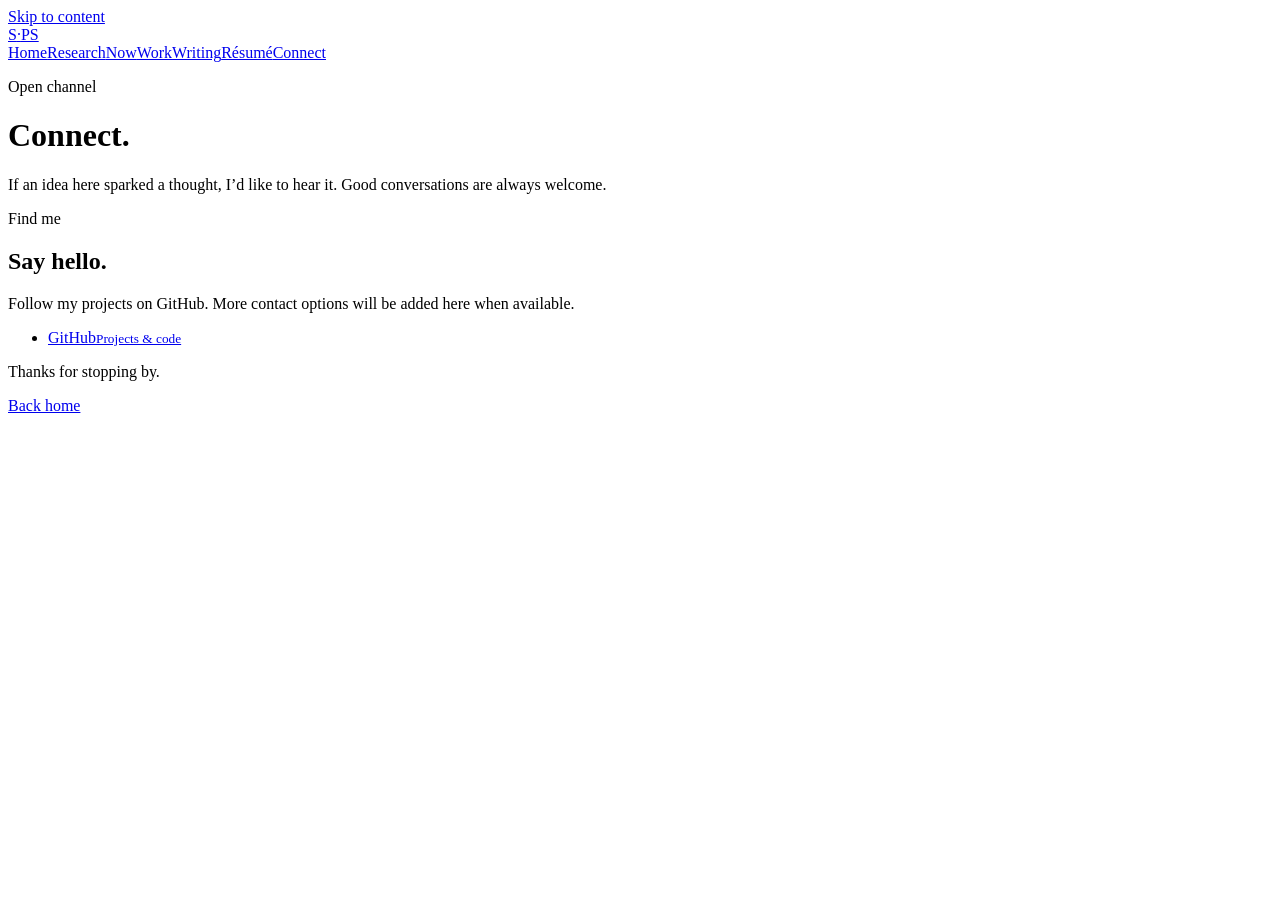
==== contact.html @ ab6ad68f "Create contact.html" ====
<!doctype html><html lang="en"><head><meta charset="utf-8"><meta name="viewport" content="width=device-width,initial-scale=1"><meta name="description" content="Connect with Sampujya Prabal Saikia."><meta name="theme-color" content="#ffffff" media="(prefers-color-scheme: light)"><meta name="theme-color" content="#191919" media="(prefers-color-scheme: dark)"><title>Connect | Sampujya Prabal Saikia</title><link rel="stylesheet" href="css/reset.css"><link rel="stylesheet" href="css/style.css"><link rel="icon" href="assets/images/favicon.svg" type="image/svg+xml"></head><body>
<a class="skip-link" href="#main">Skip to content</a><header class="site-header"><a class="wordmark" href="index.html" aria-label="Sampujya, home">S<span aria-hidden="true">·</span>PS</a><nav class="nav" aria-label="Primary navigation"><a href="index.html">Home</a><a href="research.html">Research</a><a href="now.html">Now</a><a href="work.html">Work</a><a href="writing.html">Writing</a><a href="assets/docs/resume.pdf">Résumé</a><a href="contact.html" aria-current="page">Connect</a></nav></header>
<main id="main" tabindex="-1" class="page"><header class="page-head"><div><p class="eyebrow">Open channel</p><h1>Connect.</h1></div><p class="lede">If an idea here sparked a thought, I’d like to hear it. Good conversations are always welcome.</p></header><div class="content-grid"><p class="content-label">Find me</p><div class="prose"><h2>Say hello.</h2><p>Follow my projects on GitHub. More contact options will be added here when available.</p><ul class="contact-list"><li><a href="https://github.com/Samppujyaa" rel="me"><span>GitHub</span><small>Projects &amp; code</small></a></li></ul></div></div></main><footer class="site-footer"><p>Thanks for stopping by.</p><a href="index.html">Back home </a></footer></body></html>
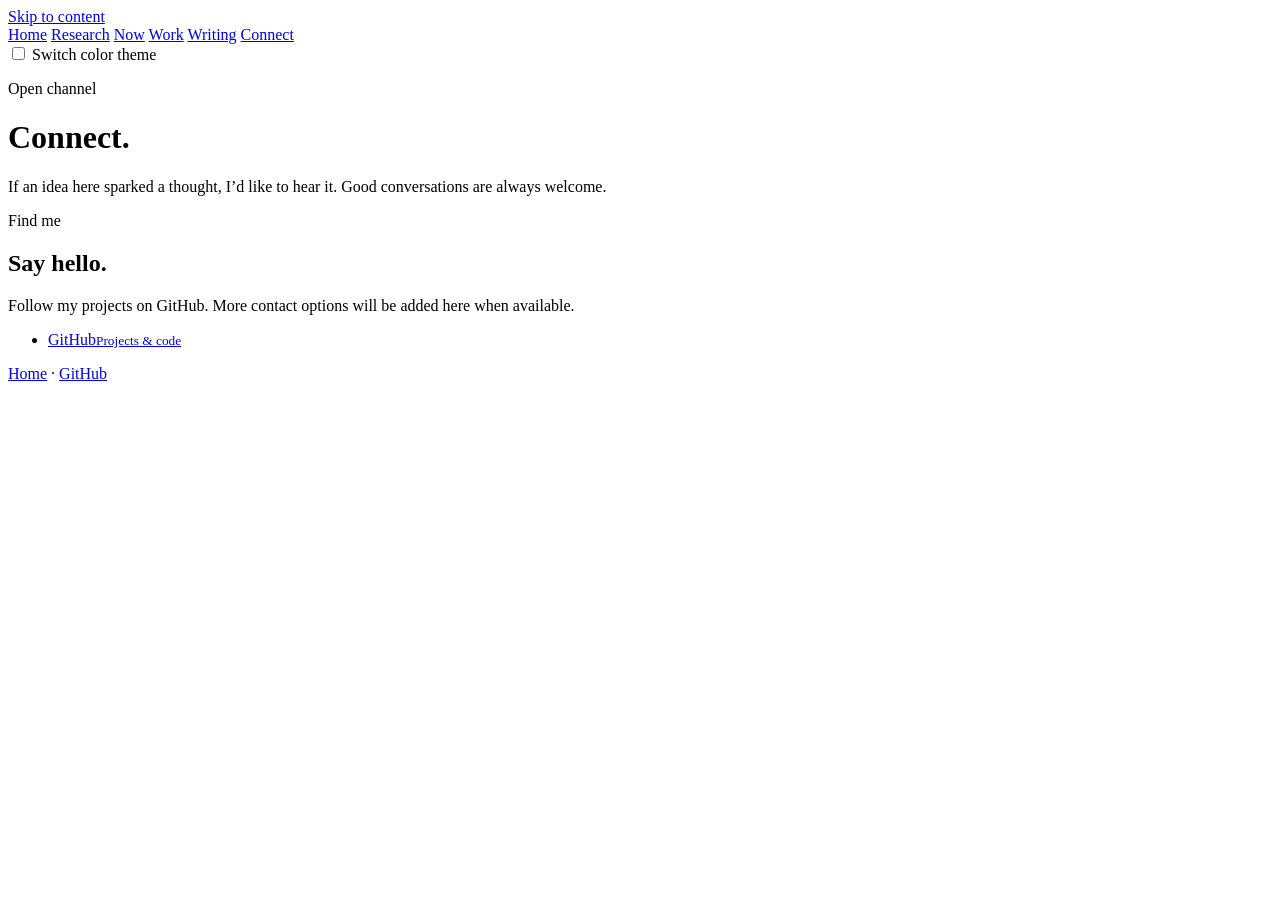
==== commit 47da91bd: "Update contact.html" ====
--- a/contact.html
+++ b/contact.html
@@ -1,3 +1,41 @@
-<!doctype html><html lang="en"><head><meta charset="utf-8"><meta name="viewport" content="width=device-width,initial-scale=1"><meta name="description" content="Connect with Sampujya Prabal Saikia."><meta name="theme-color" content="#ffffff" media="(prefers-color-scheme: light)"><meta name="theme-color" content="#191919" media="(prefers-color-scheme: dark)"><title>Connect | Sampujya Prabal Saikia</title><link rel="stylesheet" href="css/reset.css"><link rel="stylesheet" href="css/style.css"><link rel="icon" href="assets/images/favicon.svg" type="image/svg+xml"></head><body>
-<a class="skip-link" href="#main">Skip to content</a><header class="site-header"><a class="wordmark" href="index.html" aria-label="Sampujya, home">S<span aria-hidden="true">·</span>PS</a><nav class="nav" aria-label="Primary navigation"><a href="index.html">Home</a><a href="research.html">Research</a><a href="now.html">Now</a><a href="work.html">Work</a><a href="writing.html">Writing</a><a href="assets/docs/resume.pdf">Résumé</a><a href="contact.html" aria-current="page">Connect</a></nav></header>
-<main id="main" tabindex="-1" class="page"><header class="page-head"><div><p class="eyebrow">Open channel</p><h1>Connect.</h1></div><p class="lede">If an idea here sparked a thought, I’d like to hear it. Good conversations are always welcome.</p></header><div class="content-grid"><p class="content-label">Find me</p><div class="prose"><h2>Say hello.</h2><p>Follow my projects on GitHub. More contact options will be added here when available.</p><ul class="contact-list"><li><a href="https://github.com/Samppujyaa" rel="me"><span>GitHub</span><small>Projects &amp; code</small></a></li></ul></div></div></main><footer class="site-footer"><p>Thanks for stopping by.</p><a href="index.html">Back home </a></footer></body></html>
+<!doctype html>
+<html lang="en">
+<head>
+  <meta charset="utf-8">
+  <meta name="viewport" content="width=device-width, initial-scale=1">
+  <meta name="description" content="Connect with Sampujya Prabal Saikia.">
+  <meta name="color-scheme" content="light dark">
+  <title>Connect | Sampujya Prabal Saikia</title>
+  <link rel="stylesheet" href="css/reset.css">
+  <link rel="stylesheet" href="css/style.css">
+  <link rel="icon" href="assets/images/favicon.svg" type="image/svg+xml">
+</head>
+<body>
+  <a class="skip-link" href="#main">Skip to content</a>
+  <div class="site">
+    <header class="site-header">
+      <nav class="nav" aria-label="Primary navigation">
+        <a href="index.html">Home</a>
+        <a href="research.html">Research</a>
+        <a href="now.html">Now</a>
+        <a href="work.html">Work</a>
+        <a href="writing.html">Writing</a>
+        <a href="contact.html" aria-current="page">Connect</a>
+      </nav>
+      <label class="theme-control" title="Switch between light and dark theme">
+        <input class="theme-switch" type="checkbox" role="switch" aria-label="Use alternate color theme">
+        <span class="theme-icon" aria-hidden="true"></span>
+        <span class="visually-hidden">Switch color theme</span>
+      </label>
+    </header>
+    <main id="main" tabindex="-1" class="page">
+<header class="page-head"><div><p class="eyebrow">Open channel</p><h1>Connect.</h1></div><p class="lede">If an idea here sparked a thought, I’d like to hear it. Good conversations are always welcome.</p></header><div class="content-grid"><p class="content-label">Find me</p><div class="prose"><h2>Say hello.</h2><p>Follow my projects on GitHub. More contact options will be added here when available.</p><ul class="contact-list"><li><a href="https://github.com/Samppujyaa" rel="me"><span>GitHub</span><small>Projects &amp; code</small></a></li></ul></div></div>
+    </main>
+    <footer class="site-footer">
+      <a href="index.html">Home</a>
+      <span aria-hidden="true">·</span>
+      <a href="https://github.com/Samppujyaa" rel="me">GitHub</a>
+    </footer>
+  </div>
+</body>
+</html>
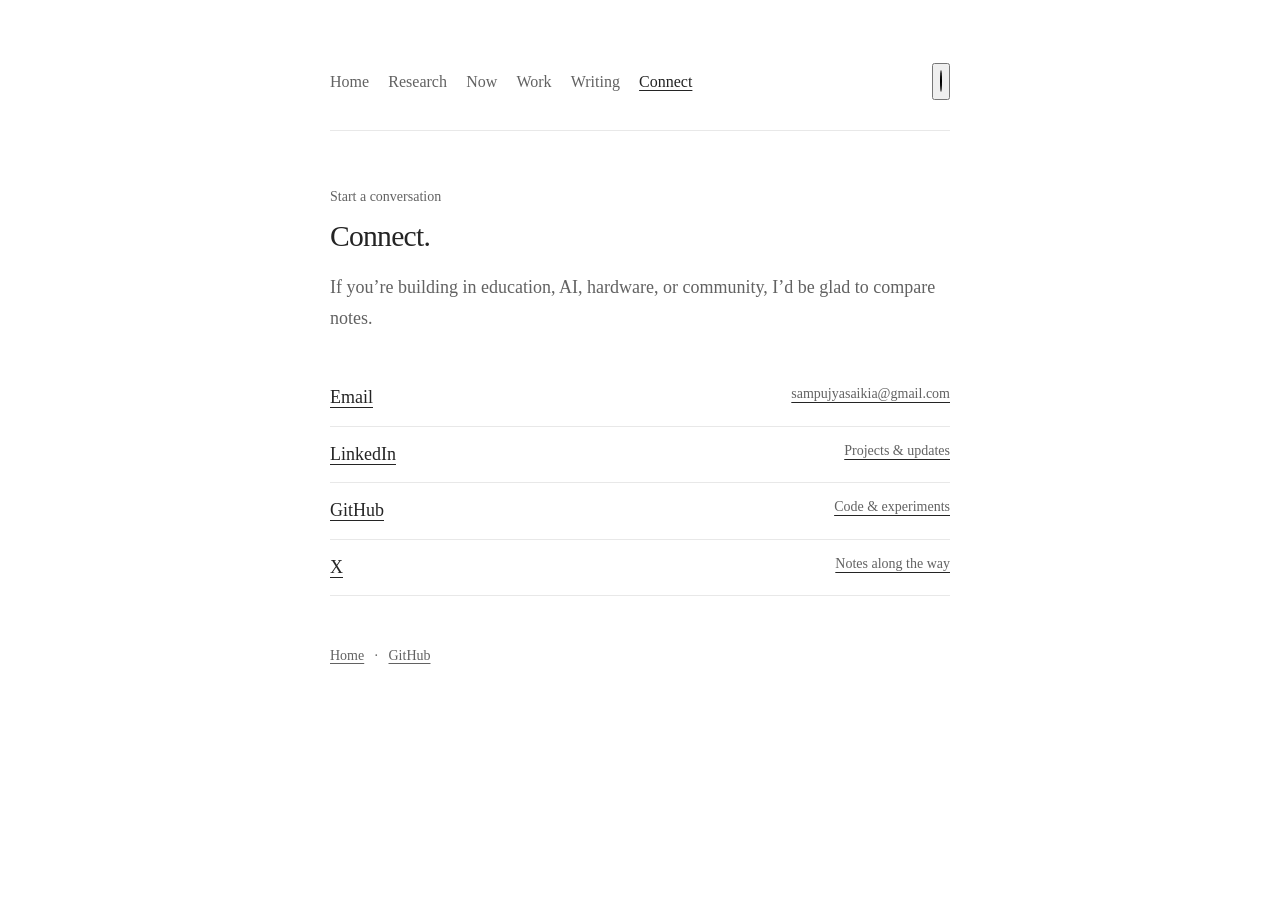
==== commit 5ad5c96e: "Update contact.html" ====
--- a/contact.html
+++ b/contact.html
@@ -6,6 +6,7 @@
   <meta name="description" content="Connect with Sampujya Prabal Saikia.">
   <meta name="color-scheme" content="light dark">
   <title>Connect | Sampujya Prabal Saikia</title>
+  <script src="assets/theme.js"></script>
   <link rel="stylesheet" href="css/reset.css">
   <link rel="stylesheet" href="css/style.css">
   <link rel="icon" href="assets/images/favicon.svg" type="image/svg+xml">
@@ -22,14 +23,22 @@
         <a href="writing.html">Writing</a>
         <a href="contact.html" aria-current="page">Connect</a>
       </nav>
-      <label class="theme-control" title="Switch between light and dark theme">
-        <input class="theme-switch" type="checkbox" role="switch" aria-label="Use alternate color theme">
+      <button class="theme-toggle" type="button" role="switch" aria-label="Dark theme" aria-checked="false" title="Switch theme" hidden>
         <span class="theme-icon" aria-hidden="true"></span>
-        <span class="visually-hidden">Switch color theme</span>
-      </label>
+      </button>
     </header>
     <main id="main" tabindex="-1" class="page">
-<header class="page-head"><div><p class="eyebrow">Open channel</p><h1>Connect.</h1></div><p class="lede">If an idea here sparked a thought, I’d like to hear it. Good conversations are always welcome.</p></header><div class="content-grid"><p class="content-label">Find me</p><div class="prose"><h2>Say hello.</h2><p>Follow my projects on GitHub. More contact options will be added here when available.</p><ul class="contact-list"><li><a href="https://github.com/Samppujyaa" rel="me"><span>GitHub</span><small>Projects &amp; code</small></a></li></ul></div></div>
+      <header class="page-head">
+        <p class="eyebrow">Start a conversation</p>
+        <h1>Connect.</h1>
+        <p class="lede">If you’re building in education, AI, hardware, or community, I’d be glad to compare notes.</p>
+      </header>
+      <ul class="contact-list">
+        <li><a href="mailto:sampujyasaikia@gmail.com"><span>Email</span><small>sampujyasaikia@gmail.com</small></a></li>
+        <li><a href="https://www.linkedin.com/in/sampujya-prabal-saikia-0b6602298/" rel="me"><span>LinkedIn</span><small>Projects &amp; updates</small></a></li>
+        <li><a href="https://github.com/Samppujyaa" rel="me"><span>GitHub</span><small>Code &amp; experiments</small></a></li>
+        <li><a href="https://x.com/SampujyaSaikia" rel="me"><span>X</span><small>Notes along the way</small></a></li>
+      </ul>
     </main>
     <footer class="site-footer">
       <a href="index.html">Home</a>
--- a/css/style.css
+++ b/css/style.css
@@ -0,0 +1,104 @@
+:root {
+  color-scheme: light;
+  --paper: #fff;
+  --ink: #242424;
+  --muted: #626262;
+  --rule: #e8e8e8;
+  --accent: #315943;
+  font-family: Georgia, "Times New Roman", serif;
+  background: var(--paper);
+  color: var(--ink);
+}
+
+/* The native checkbox selects the opposite of the system color preference. */
+:root:has(.theme-switch:checked) {
+  color-scheme: dark;
+  --paper: #191919;
+  --ink: #e8e5df;
+  --muted: #b1ada6;
+  --rule: #383838;
+  --accent: #a5cbb2;
+}
+
+body { min-height: 100vh; font-size: 1.125rem; line-height: 1.75; background: var(--paper); color: var(--ink); overflow-wrap: break-word; }
+a { color: inherit; text-decoration-thickness: 1px; text-underline-offset: .2em; }
+a:hover { color: var(--accent); }
+a:focus-visible { outline: 2px solid var(--accent); outline-offset: 5px; }
+::selection { background: var(--ink); color: var(--paper); }
+.site { width: min(620px, calc(100% - 40px)); margin-inline: auto; padding-top: clamp(1.5rem, 6vh, 4rem); }
+.site-header { display: flex; align-items: center; justify-content: space-between; gap: 1rem; padding-bottom: 1.3rem; border-bottom: 1px solid var(--rule); }
+.nav { display: flex; flex-wrap: wrap; align-items: center; gap: .35rem 1.2rem; padding-block: .35rem; font-size: 1rem; }
+.nav a { display: inline-flex; align-items: center; min-height: 44px; color: var(--muted); text-decoration: none; }
+.nav a:hover, .nav a[aria-current="page"] { color: var(--ink); text-decoration: underline; }
+.theme-control { position: relative; display: grid; place-items: center; width: 44px; height: 44px; flex: 0 0 44px; cursor: pointer; border-radius: 50%; }
+.theme-switch { position: absolute; inset: 0; width: 100%; height: 100%; margin: 0; opacity: 0; cursor: pointer; }
+.theme-control:hover { background: var(--rule); }
+.theme-control:has(:focus-visible) { outline: 2px solid var(--accent); outline-offset: 3px; }
+.theme-icon { width: 17px; height: 17px; border: 1.5px solid currentColor; border-radius: 50%; background: linear-gradient(90deg, currentColor 50%, transparent 50%); pointer-events: none; }
+.theme-switch:checked + .theme-icon { transform: rotate(180deg); }
+.page { padding-top: clamp(2.2rem, 6vh, 3.5rem); padding-bottom: 1.5rem; }
+p { margin-bottom: 1.3rem; }
+h1 { font-size: 1.85rem; font-weight: 400; line-height: 1.3; margin-bottom: 1rem; letter-spacing: -.025em; }
+h2 { font-size: 1.15rem; font-weight: 400; line-height: 1.5; margin-bottom: .75rem; }
+.eyebrow, .content-label { color: var(--muted); font-size: .875rem; }
+.eyebrow { margin-bottom: .5rem; }
+.lede { color: var(--muted); }
+.page-head { margin-bottom: 2.2rem; }
+.content-label { margin-bottom: 1.5rem; }
+.entry { margin-bottom: 1.8rem; padding-bottom: 1.4rem; border-bottom: 1px solid var(--rule); }
+.entry:last-child { margin-bottom: 0; }
+.entry p { margin-bottom: 0; }
+.entry-meta { display: flex; flex-wrap: wrap; justify-content: space-between; gap: .25rem 1rem; color: var(--muted); font-size: .875rem; margin-bottom: .5rem; }
+.contact-list { list-style: none; padding: 0; margin: 1.5rem 0; }
+.contact-list a { display: flex; flex-wrap: wrap; justify-content: space-between; gap: .25rem 1rem; padding-block: .75rem; border-bottom: 1px solid var(--rule); }
+.contact-list small { color: var(--muted); font-size: .875rem; }
+.site-footer { display: flex; gap: .65rem; padding-bottom: 2.5rem; font-size: .875rem; color: var(--muted); }
+.skip-link { position: fixed; left: 1rem; top: -6rem; z-index: 10; padding: .5rem .8rem; background: var(--ink); color: var(--paper); }
+.skip-link:focus { top: 1rem; }
+.visually-hidden { position: absolute; width: 1px; height: 1px; padding: 0; margin: -1px; overflow: hidden; clip-path: inset(50%); white-space: nowrap; border: 0; }
+
+/* Home is an open workbench; inner pages keep their narrower reading measure. */
+.home-body .site { width: min(860px, calc(100% - 40px)); }
+.home-page { padding-top: clamp(2.5rem, 7vw, 5rem); }
+.home-intro { display: grid; grid-template-columns: minmax(0, 1.1fr) minmax(0, 1fr); gap: 2rem 3rem; align-items: start; margin-bottom: 3rem; }
+.home-intro > * { min-width: 0; }
+.home-caption { margin-bottom: 1.1rem; font: 400 .875rem/1.5 system-ui, sans-serif; color: var(--muted); }
+.home-identity h1 { margin: 0; font-size: clamp(2.5rem, 5vw, 3.7rem); line-height: 1.1; letter-spacing: -.045em; }
+.name-stop { color: var(--accent); }
+.home-thought { font-size: clamp(1.4rem, 2.8vw, 1.8rem); line-height: 1.4; letter-spacing: -.02em; margin-bottom: 1.1rem; }
+.home-statement > p:last-child { margin: 0; color: var(--muted); font-size: 1rem; }
+.workbench-note { display: grid; grid-template-columns: 7rem 1fr; gap: .25rem 1.25rem; border-block: 1px solid var(--rule); padding-block: 1.2rem; margin-bottom: 2.5rem; font-size: 1rem; }
+.workbench-note h2 { grid-row: span 2; margin: .25rem 0 0; font: 400 .875rem/1.5 system-ui, sans-serif; color: var(--muted); }
+.workbench-note p { margin: 0; }
+.workbench-note a { justify-self: start; font-size: .875rem; }
+.practice-grid { display: grid; grid-template-columns: repeat(3, minmax(0, 1fr)); gap: 1.75rem; }
+.practice-item h3 { font-size: 1.15rem; font-weight: 400; line-height: 1.4; margin-bottom: .7rem; }
+.practice-item p { color: var(--muted); font-size: 1rem; margin: 0; }
+.home-invitation { margin: 2.5rem 0 0; padding-top: 1.5rem; border-top: 1px solid var(--rule); font-size: 1rem; }
+
+@media (max-width: 600px) {
+  .home-intro { grid-template-columns: minmax(0, 1fr); gap: 1.75rem; margin-bottom: 2rem; }
+  .home-thought br { display: none; }
+  .practice-grid { grid-template-columns: 1fr; gap: 1.5rem; }
+  .practice-item h3 { margin-bottom: .35rem; }
+  .workbench-note { grid-template-columns: 1fr; gap: .5rem; }
+  .workbench-note h2 { grid-row: auto; }
+}
+
+@media (max-width: 400px) {
+  .nav { gap: .3rem .85rem; }
+  .site-header { gap: .5rem; }
+}
+
+@media (prefers-color-scheme: dark) {
+  :root { color-scheme: dark; --paper: #191919; --ink: #e8e5df; --muted: #b1ada6; --rule: #383838; --accent: #a5cbb2; }
+  :root:has(.theme-switch:checked) { color-scheme: light; --paper: #fff; --ink: #242424; --muted: #626262; --rule: #e8e8e8; --accent: #315943; }
+}
+
+@media print {
+  :root, :root:has(.theme-switch:checked) { color-scheme: light; --paper: #fff; --ink: #000; --muted: #444; --rule: #ccc; }
+  .site-header, .skip-link, .site-footer { display: none; }
+  .site { width: auto; padding: 0; }
+  .page { padding: 0; }
+  .entry { break-inside: avoid; }
+}
